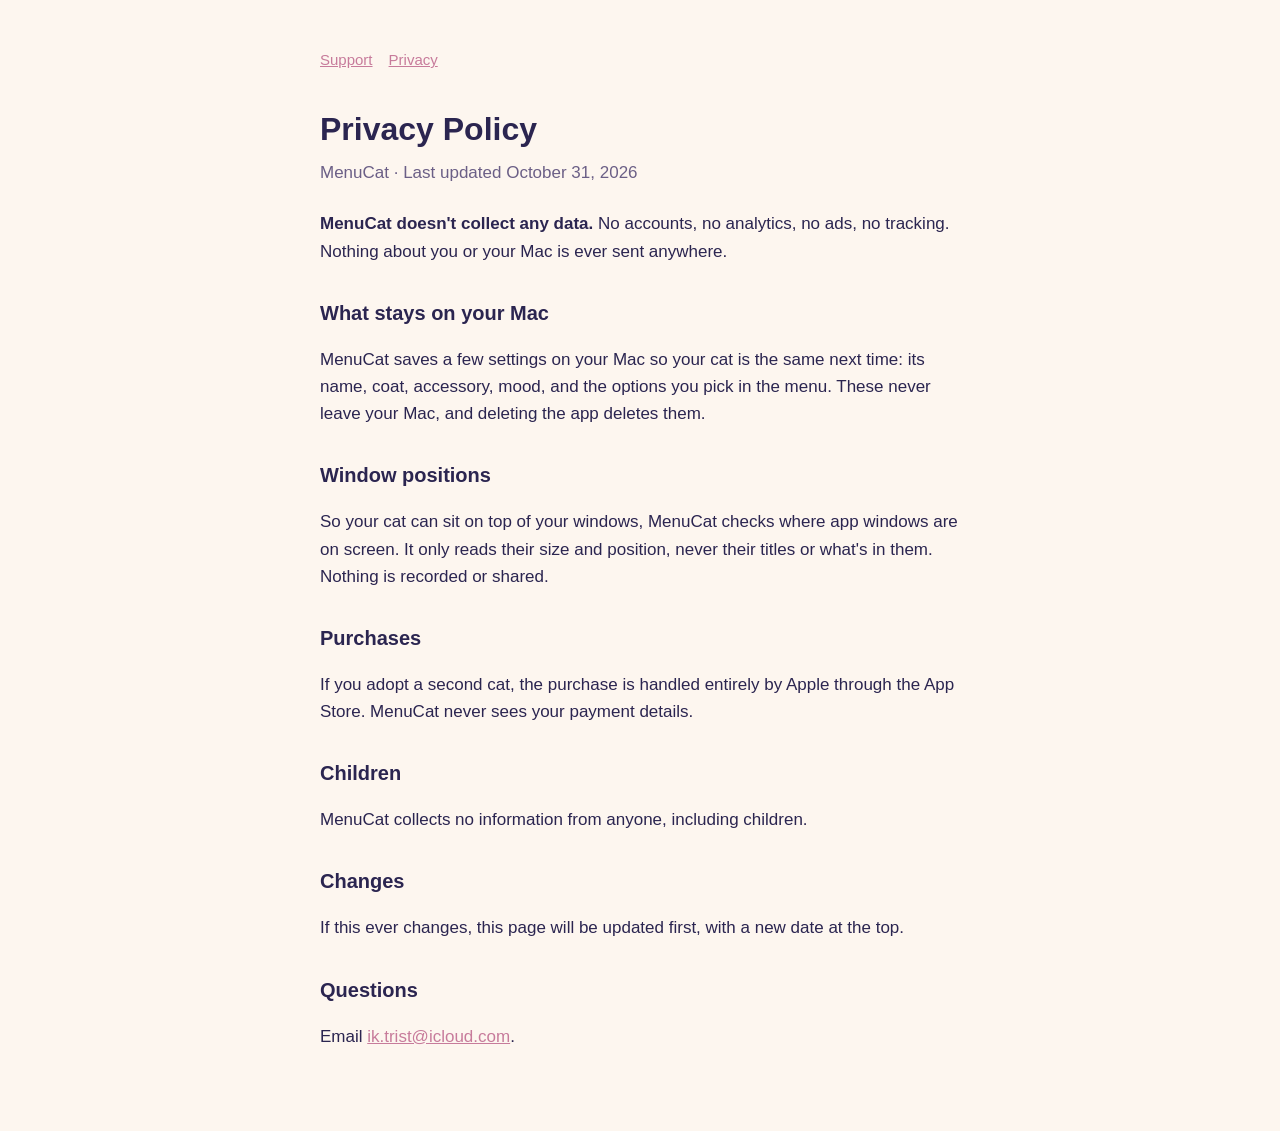
==== privacy.html @ a611b2d2 "Create privacy.html" ====
<!doctype html>
<html lang="en"><head><meta charset="utf-8"><meta name="viewport" content="width=device-width, initial-scale=1">
<title>MenuCat Privacy Policy</title><link rel="stylesheet" href="style.css"></head>
<body><main>
<nav><a href="index.html">Support</a><a href="privacy.html">Privacy</a></nav>
<h1>Privacy Policy</h1>
<p class="sub">MenuCat · Last updated October 31, 2026</p>

<p><strong>MenuCat doesn't collect any data.</strong> No accounts, no analytics, no ads, no tracking. Nothing about you or your Mac is ever sent anywhere.</p>

<h2>What stays on your Mac</h2>
<p>MenuCat saves a few settings on your Mac so your cat is the same next time: its name, coat, accessory, mood, and the options you pick in the menu. These never leave your Mac, and deleting the app deletes them.</p>

<h2>Window positions</h2>
<p>So your cat can sit on top of your windows, MenuCat checks where app windows are on screen. It only reads their size and position, never their titles or what's in them. Nothing is recorded or shared.</p>

<h2>Purchases</h2>
<p>If you adopt a second cat, the purchase is handled entirely by Apple through the App Store. MenuCat never sees your payment details.</p>

<h2>Children</h2>
<p>MenuCat collects no information from anyone, including children.</p>

<h2>Changes</h2>
<p>If this ever changes, this page will be updated first, with a new date at the top.</p>

<h2>Questions</h2>
<p>Email <a href="mailto:ik.trist@icloud.com">ik.trist@icloud.com</a>.</p>
</main></body></html>
---- style.css ----
:root { --bg: #fdf6ef; --ink: #2b2550; --soft: #6b5f86; --accent: #c77b9b; }
@media (prefers-color-scheme: dark) { :root { --bg: #1d1a2e; --ink: #f3ecf7; --soft: #b6abc8; --accent: #f6a77c; } }
body { margin: 0; background: var(--bg); color: var(--ink); font: 17px/1.6 -apple-system, BlinkMacSystemFont, "Helvetica Neue", sans-serif; }
main { max-width: 640px; margin: 0 auto; padding: 48px 16px 64px; }
h1 { font-size: 32px; margin: 0 0 4px; }
h2 { font-size: 20px; margin: 32px 0 8px; }
.sub { color: var(--soft); margin: 0 0 24px; }
a { color: var(--accent); }
nav { margin-bottom: 32px; font-size: 15px; }
nav a { margin-right: 16px; }
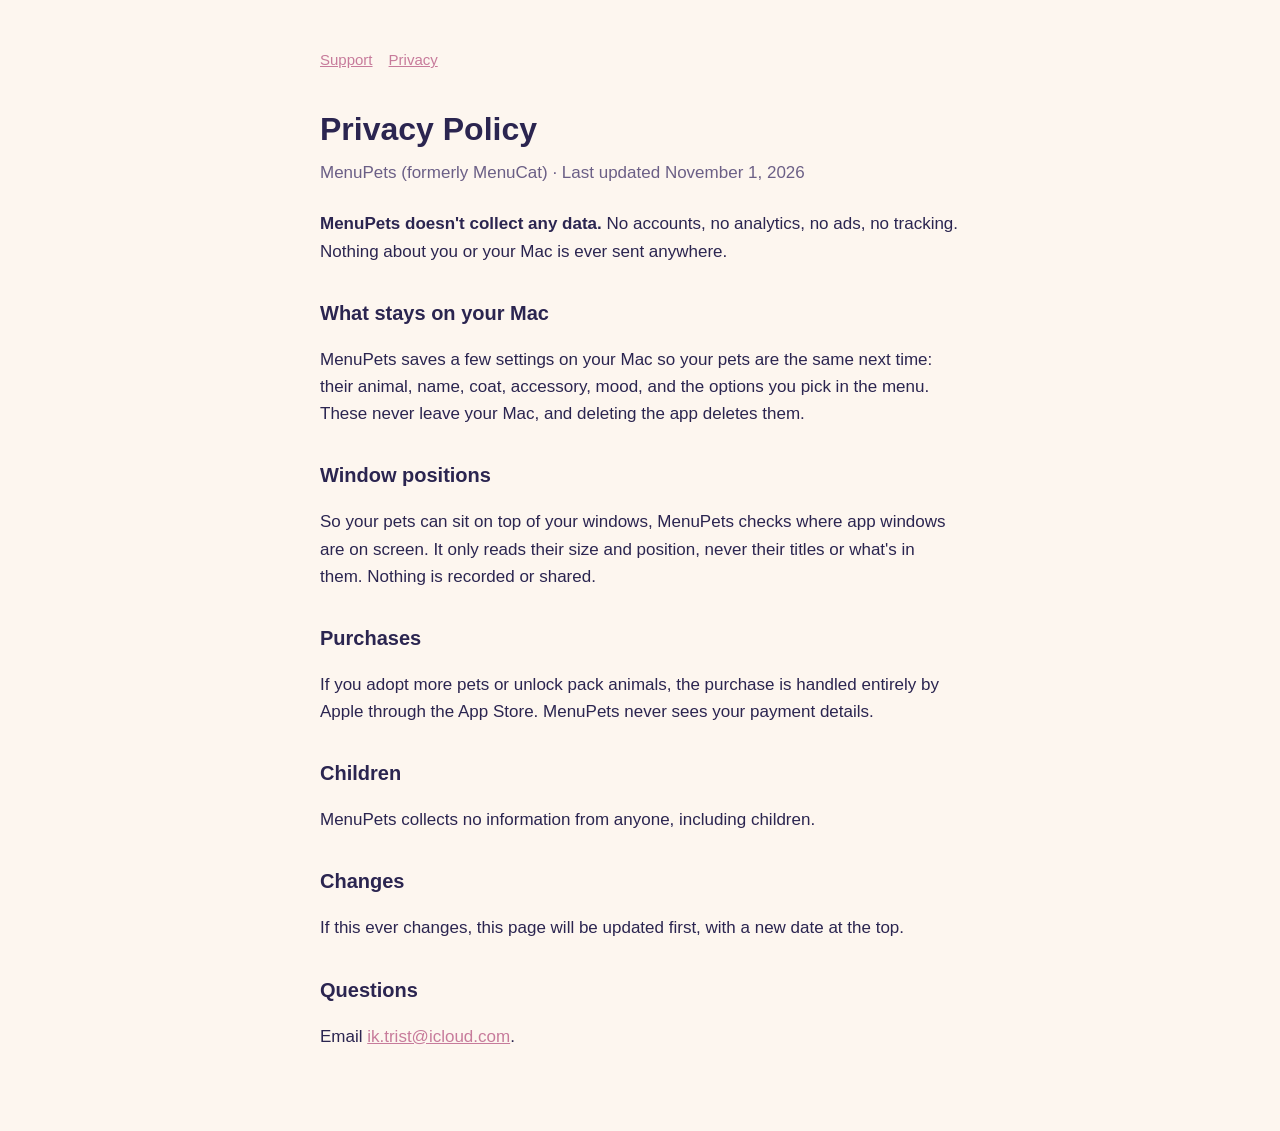
==== commit fc59ecac: "Privacy page for MenuPets 1.0.1" ====
--- a/privacy.html
+++ b/privacy.html
@@ -1,24 +1,24 @@
 <!doctype html>
 <html lang="en"><head><meta charset="utf-8"><meta name="viewport" content="width=device-width, initial-scale=1">
-<title>MenuCat Privacy Policy</title><link rel="stylesheet" href="style.css"></head>
+<title>MenuPets Privacy Policy</title><link rel="stylesheet" href="style.css"></head>
 <body><main>
 <nav><a href="index.html">Support</a><a href="privacy.html">Privacy</a></nav>
 <h1>Privacy Policy</h1>
-<p class="sub">MenuCat · Last updated October 31, 2026</p>
+<p class="sub">MenuPets (formerly MenuCat) · Last updated November 1, 2026</p>
 
-<p><strong>MenuCat doesn't collect any data.</strong> No accounts, no analytics, no ads, no tracking. Nothing about you or your Mac is ever sent anywhere.</p>
+<p><strong>MenuPets doesn't collect any data.</strong> No accounts, no analytics, no ads, no tracking. Nothing about you or your Mac is ever sent anywhere.</p>
 
 <h2>What stays on your Mac</h2>
-<p>MenuCat saves a few settings on your Mac so your cat is the same next time: its name, coat, accessory, mood, and the options you pick in the menu. These never leave your Mac, and deleting the app deletes them.</p>
+<p>MenuPets saves a few settings on your Mac so your pets are the same next time: their animal, name, coat, accessory, mood, and the options you pick in the menu. These never leave your Mac, and deleting the app deletes them.</p>
 
 <h2>Window positions</h2>
-<p>So your cat can sit on top of your windows, MenuCat checks where app windows are on screen. It only reads their size and position, never their titles or what's in them. Nothing is recorded or shared.</p>
+<p>So your pets can sit on top of your windows, MenuPets checks where app windows are on screen. It only reads their size and position, never their titles or what's in them. Nothing is recorded or shared.</p>
 
 <h2>Purchases</h2>
-<p>If you adopt a second cat, the purchase is handled entirely by Apple through the App Store. MenuCat never sees your payment details.</p>
+<p>If you adopt more pets or unlock pack animals, the purchase is handled entirely by Apple through the App Store. MenuPets never sees your payment details.</p>
 
 <h2>Children</h2>
-<p>MenuCat collects no information from anyone, including children.</p>
+<p>MenuPets collects no information from anyone, including children.</p>
 
 <h2>Changes</h2>
 <p>If this ever changes, this page will be updated first, with a new date at the top.</p>
